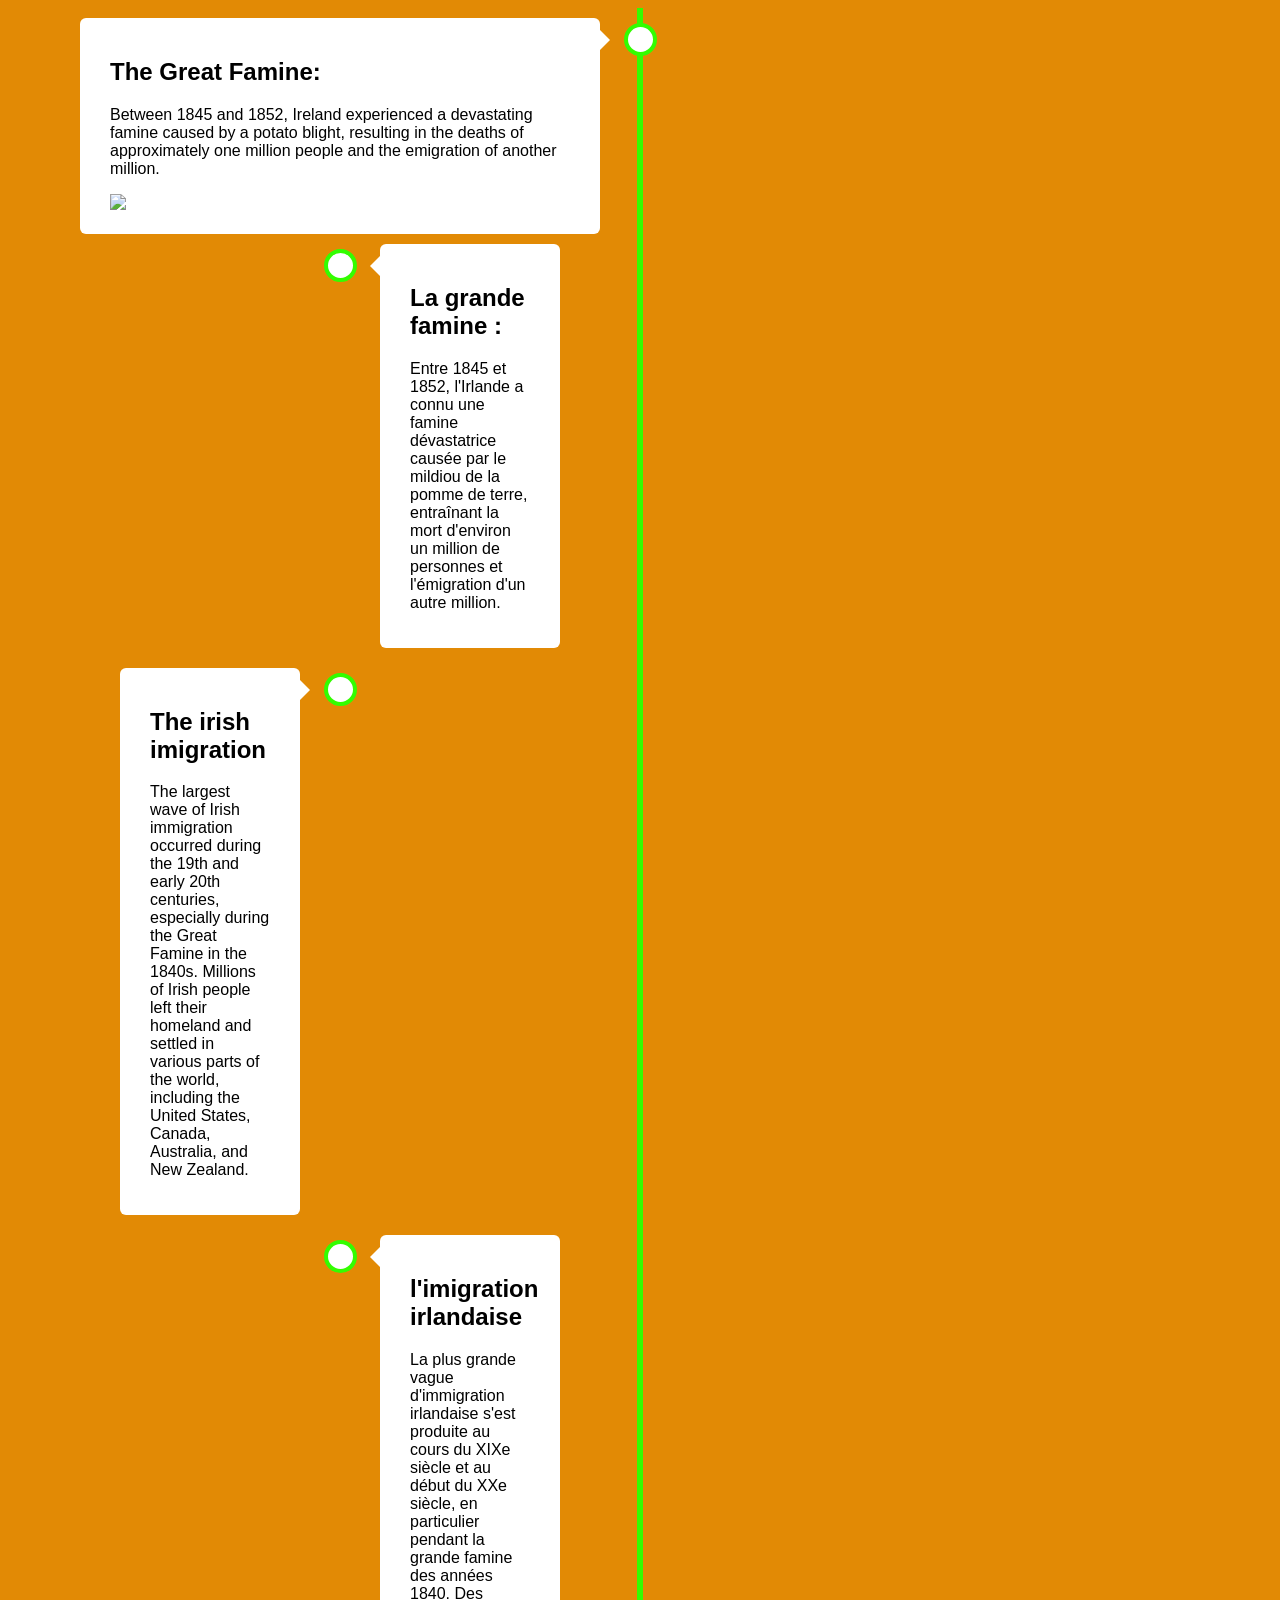
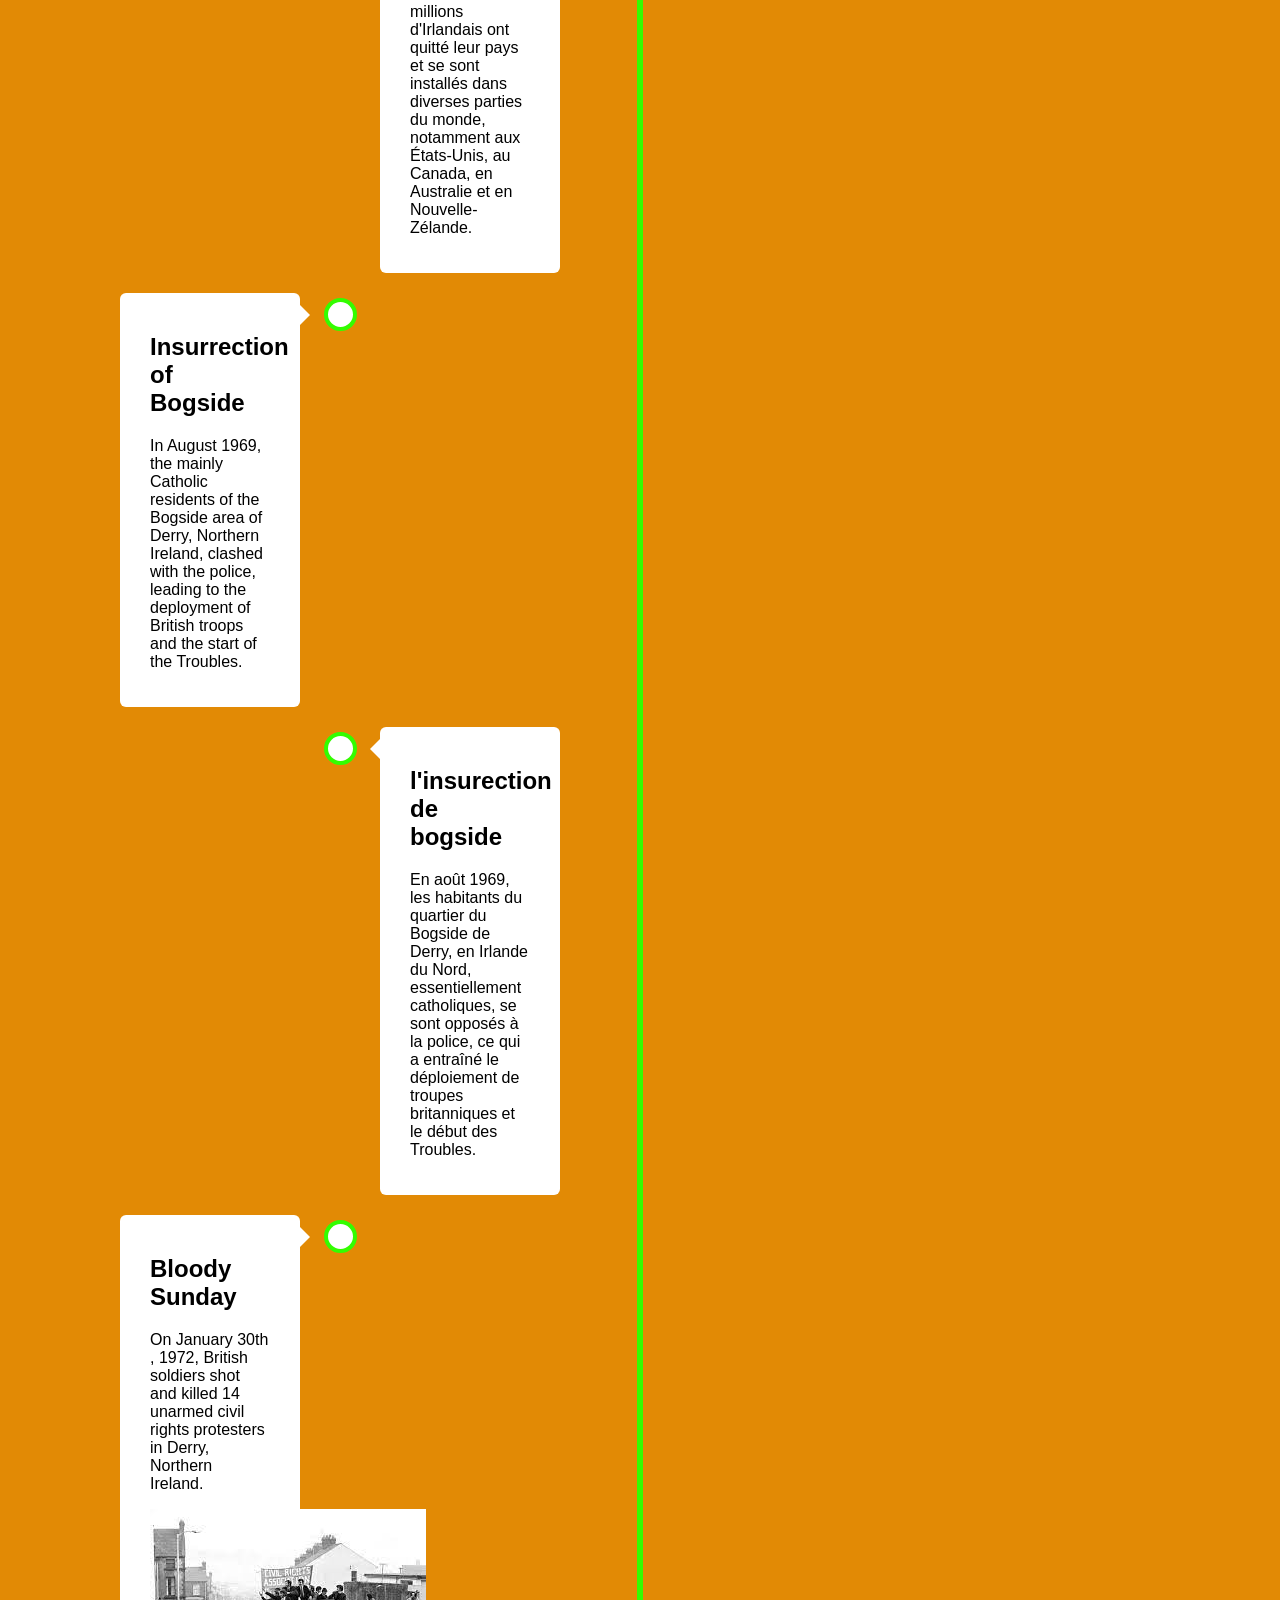
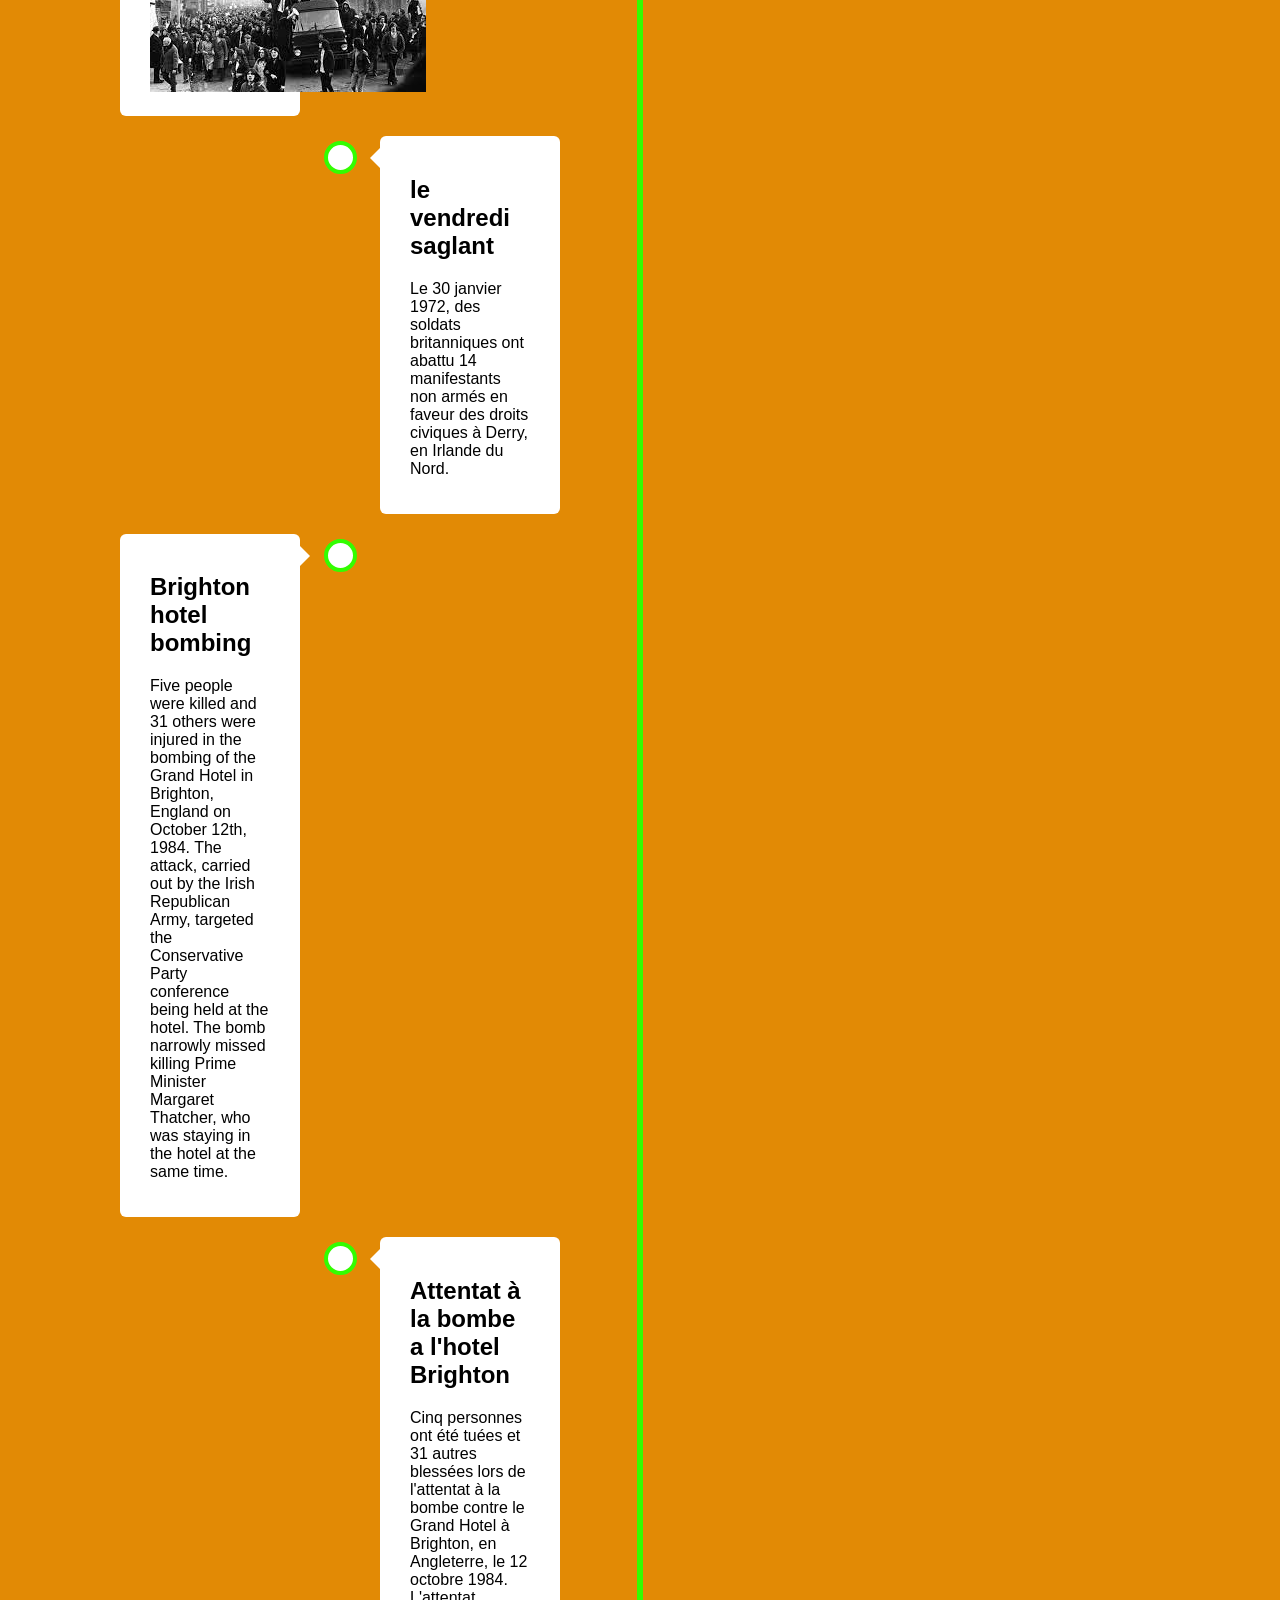
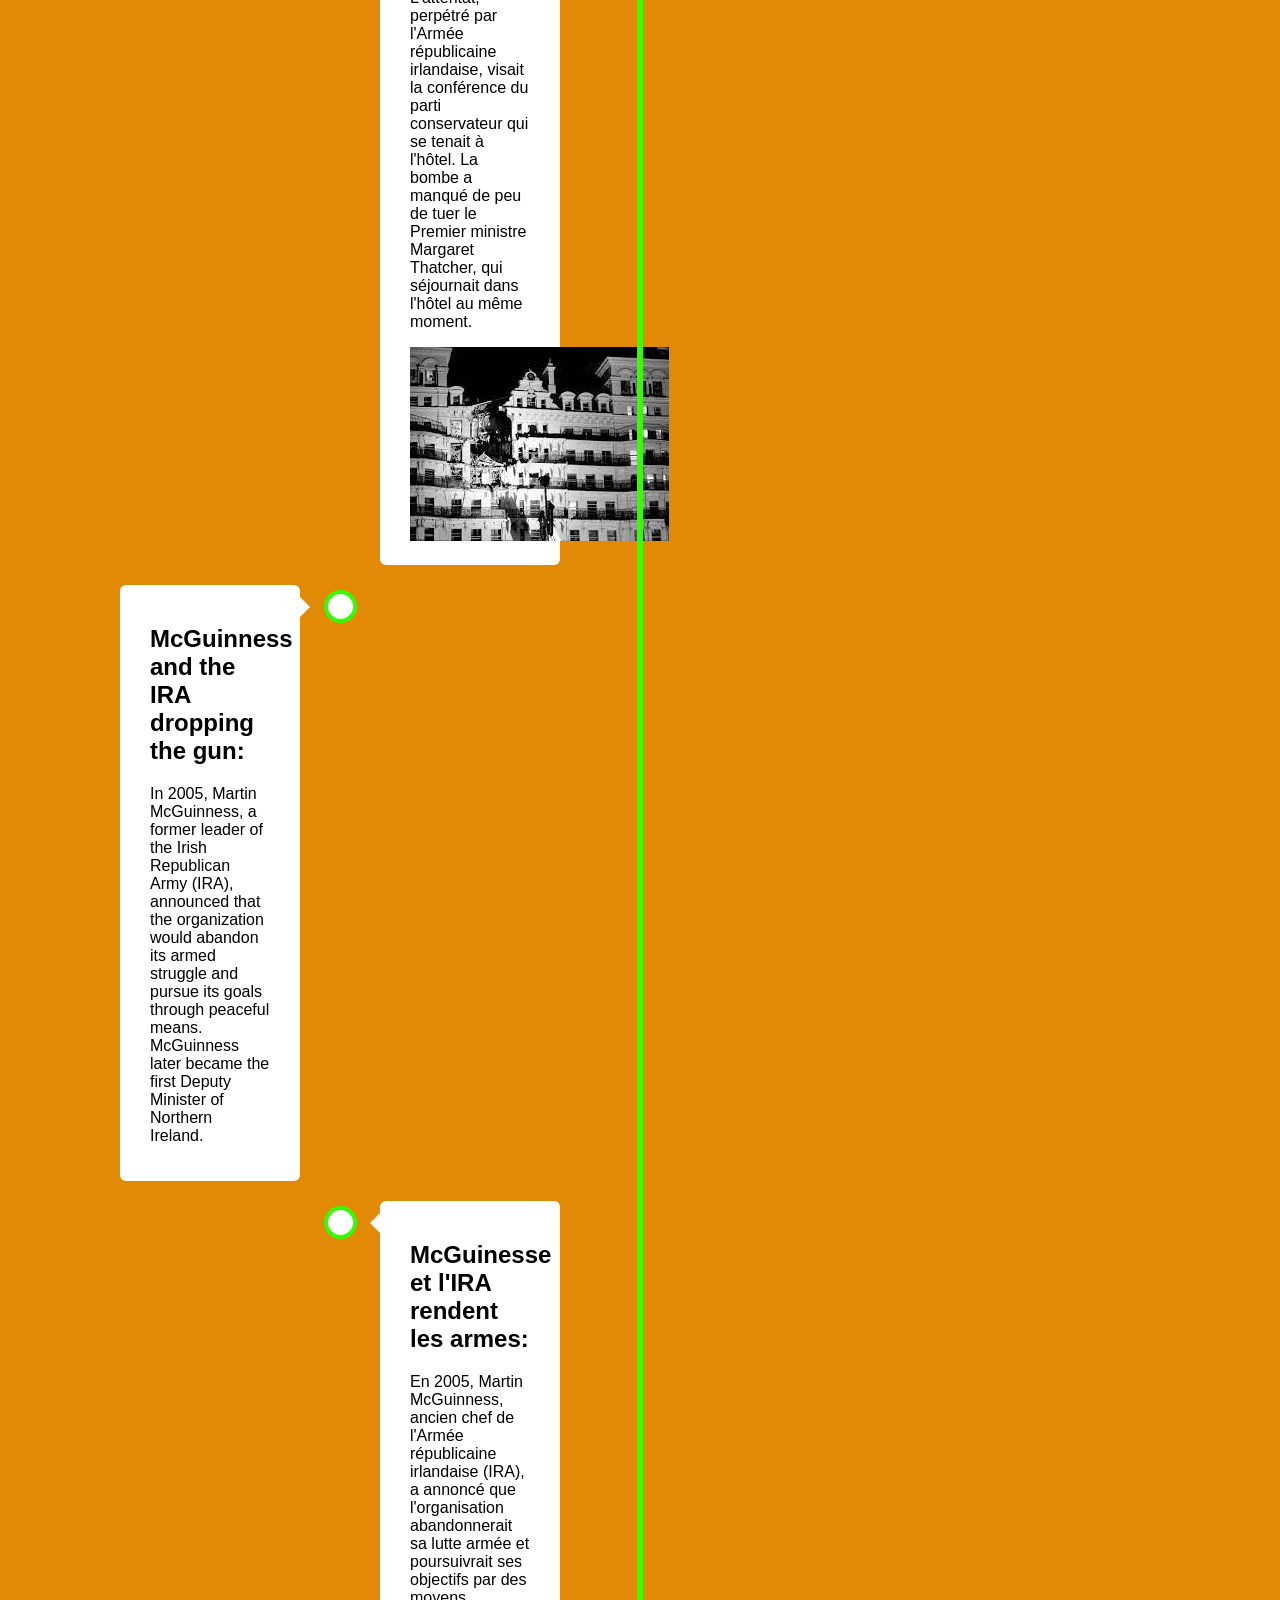
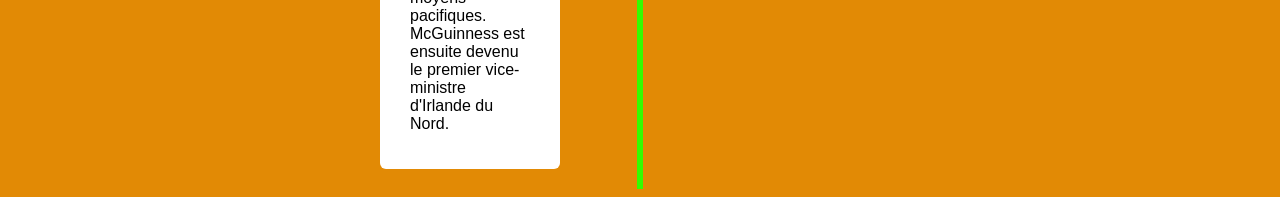
==== index.html @ 4221522e "qdza" ====
<!DOCTYPE html>
<html>
<head>
<title>Irishtimeline</title>
<meta name="viewport" content="width=device-width, initial-scale=1.0">
<link rel="stylesheet" href="pages.css">
</head>
<body> 
</div> 

<div class="timeline">
  <div class="container left">
    <div class="content">
      <h2>The Great Famine: </h2>
      <p> Between 1845 and 1852, Ireland experienced a devastating famine caused by a potato blight, resulting in the deaths of approximately one million people and the emigration of another million.</p>
      <img src = https://www.jardiner-autrement.fr/wp-content/uploads/2016/05/mildpdt4-inra-500x380.jpg
    </div>
  </div>
  <div class="container right">
    <div class="content">
      <h2>La grande famine : </h2>           
      <p>Entre 1845 et 1852, l'Irlande a connu une famine dévastatrice causée par le mildiou de la pomme de terre, entraînant la mort d'environ un million de personnes et l'émigration d'un autre million.</p>
    </div>
  </div>
  <div class="container left">
    <div class="content">
      <h2>The irish imigration</h2>
      <p>The largest wave of Irish immigration occurred during the 19th and early 20th centuries, especially during the Great Famine in the 1840s. Millions of Irish people left their homeland and settled in various parts of the world, including the United States, Canada, Australia, and New Zealand.</p>
    </div>
  </div>
  <div class="container right">
    <div class="content">
      <h2>l'imigration irlandaise</h2>
      <p>La plus grande vague d'immigration irlandaise s'est produite au cours du XIXe siècle et au début du XXe siècle, en particulier pendant la grande famine des années 1840. Des millions d'Irlandais ont quitté leur pays et se sont installés dans diverses parties du monde, notamment aux États-Unis, au Canada, en Australie et en Nouvelle-Zélande.</p>
    </div>
  </div>
  <div class="container left">
    <div class="content">
    <h2>Insurrection of Bogside</h2>
    <p>In August 1969, the mainly Catholic residents of the Bogside area of Derry, Northern Ireland, clashed with the police, leading to the deployment of British troops and the start of the Troubles.</p>
    </div>
    </div>
<div class="container right">
<div class="content">
  <h2> l'insurection de bogside</h2>
  <p>En août 1969, les habitants du quartier du Bogside de Derry, en Irlande du Nord, essentiellement catholiques, se sont opposés à la police, ce qui a entraîné le déploiement de troupes britanniques et le début des Troubles.</p>
</div>
</div>
  <div class="container left">
    <div class="content">
      <h2>Bloody Sunday</h2>
      <p>On January 30th , 1972, British soldiers shot and killed 14 unarmed civil rights protesters in Derry, Northern Ireland.</p>
      <img src = [data-uri]>
    </div>
  </div>
  <div class="container right">
    <div class="content">
      <h2> le vendredi saglant</h2>
      <p>Le 30 janvier 1972, des soldats britanniques ont abattu 14 manifestants non armés en faveur des droits civiques à Derry, en Irlande du Nord.</p>
    </div>  
  </div>
  <div class="container left">
    <div class="content">
    <h2>Brighton hotel bombing</h2>
    <p>Five people were killed and 31 others were injured in the bombing of the Grand Hotel in Brighton, England on October 12th, 1984. The attack, carried out by the Irish Republican Army, targeted the Conservative Party conference being held at the hotel. The bomb narrowly missed killing Prime Minister Margaret Thatcher, who was staying in the hotel at the same time.</p>
    </div>
    </div>
<div class="container right">
    <div class="content">
    <h2>Attentat à la bombe a l'hotel Brighton</h2>
    <p>Cinq personnes ont été tuées et 31 autres blessées lors de l'attentat à la bombe contre le Grand Hotel à Brighton, en Angleterre, le 12 octobre 1984. L'attentat, perpétré par l'Armée républicaine irlandaise, visait la conférence du parti conservateur qui se tenait à l'hôtel. La bombe a manqué de peu de tuer le Premier ministre Margaret Thatcher, qui séjournait dans l'hôtel au même moment.</p>
    <img src= [data-uri]>
  </div>
    
</div>    
    <div class="container left">
        <div class="content">
        <h2>McGuinness and the IRA dropping the gun:</h2>
        <p>In 2005, Martin McGuinness, a former leader of the Irish Republican Army (IRA), announced that the organization would abandon its armed struggle and pursue its goals through peaceful means. McGuinness later became the first Deputy Minister of Northern Ireland.</p>
        </div>
</div>
<div class="container right">
    <div class="content">
      <h2>McGuinesse et l'IRA rendent les armes:</h2>
      <p>En 2005, Martin McGuinness, ancien chef de l'Armée républicaine irlandaise (IRA), a annoncé que l'organisation abandonnerait sa lutte armée et poursuivrait ses objectifs par des moyens pacifiques. McGuinness est ensuite devenu le premier vice-ministre d'Irlande du Nord.</p>
    </div>
  </div>
    
</div>
</div>
</body>
</html>
---- pages.css ----
* {
    box-sizing: border-box;
  }
  
  body {
    background-color: #e28a05;
    font-family: Helvetica, sans-serif;
  }

  .timeline {
    position: relative;
    max-width: 1200px;
    margin: 0 auto;
  }
  

  .timeline::after {
    content: '';
    position: absolute;
    width: 6px;
    background-color: #33fd00;
    top: 0;
    bottom: 0;
    left: 50%;
    margin-left: -3px;
  }
 
  .container {
    padding: 10px 40px;
    position: relative;
    background-color: inherit;
    width: 50%;
  }
  
  /* The circles on the timeline */
  .container::after {
    content: '';
    position: absolute;
    width: 25px;
    height: 25px;
    right: -17px;
    background-color: white;
    border: 4px solid #33fd00;
    top: 15px;
    border-radius: 50%;
    z-index: 1;
  }

  .left {
    left: 0;
  }
  

  .right {
    left: 50%;
  }
  

  .left::before {
    content: " ";
    height: 0;
    position: absolute;
    top: 22px;
    width: 0;
    z-index: 1;
    right: 30px;
    border: medium solid white;
    border-width: 10px 0 10px 10px;
    border-color: transparent transparent transparent white;
  }
  

  .right::before {
    content: " ";
    height: 0;
    position: absolute;
    top: 22px;
    width: 0;
    z-index: 1;
    left: 30px;
    border: medium solid white;
    border-width: 10px 10px 10px 0;
    border-color: transparent white transparent transparent;
  }
  

  .right::after {
    left: -16px;
  }
  

  .content {
    padding: 20px 30px;
    background-color: white;
    position: relative;
    border-radius: 6px;
  }
  
 
  @media screen and (max-width: 600px) {

    .timeline::after {
    left: 31px;
    }


    .container {
    width: 100%;
    padding-left: 70px;
    padding-right: 25px;
    }
    

    .container::before {
    left: 60px;
    border: medium solid white;
    border-width: 10px 10px 10px 0;
    border-color: transparent white transparent transparent;
    }
  

    .left::after, .right::after {
    left: 15px;
    }
  
  #gaers {
      width: 200px;
      height: 200px;
      overflow: auto;
  }
  
  /* styles for the content inside the container */
  #content {
      width: 400px;
      height: 400px;
      background-color: #eee;
    }

  .drapeaufr{
    position: relative;
    margin-bottom: 800em;
  }
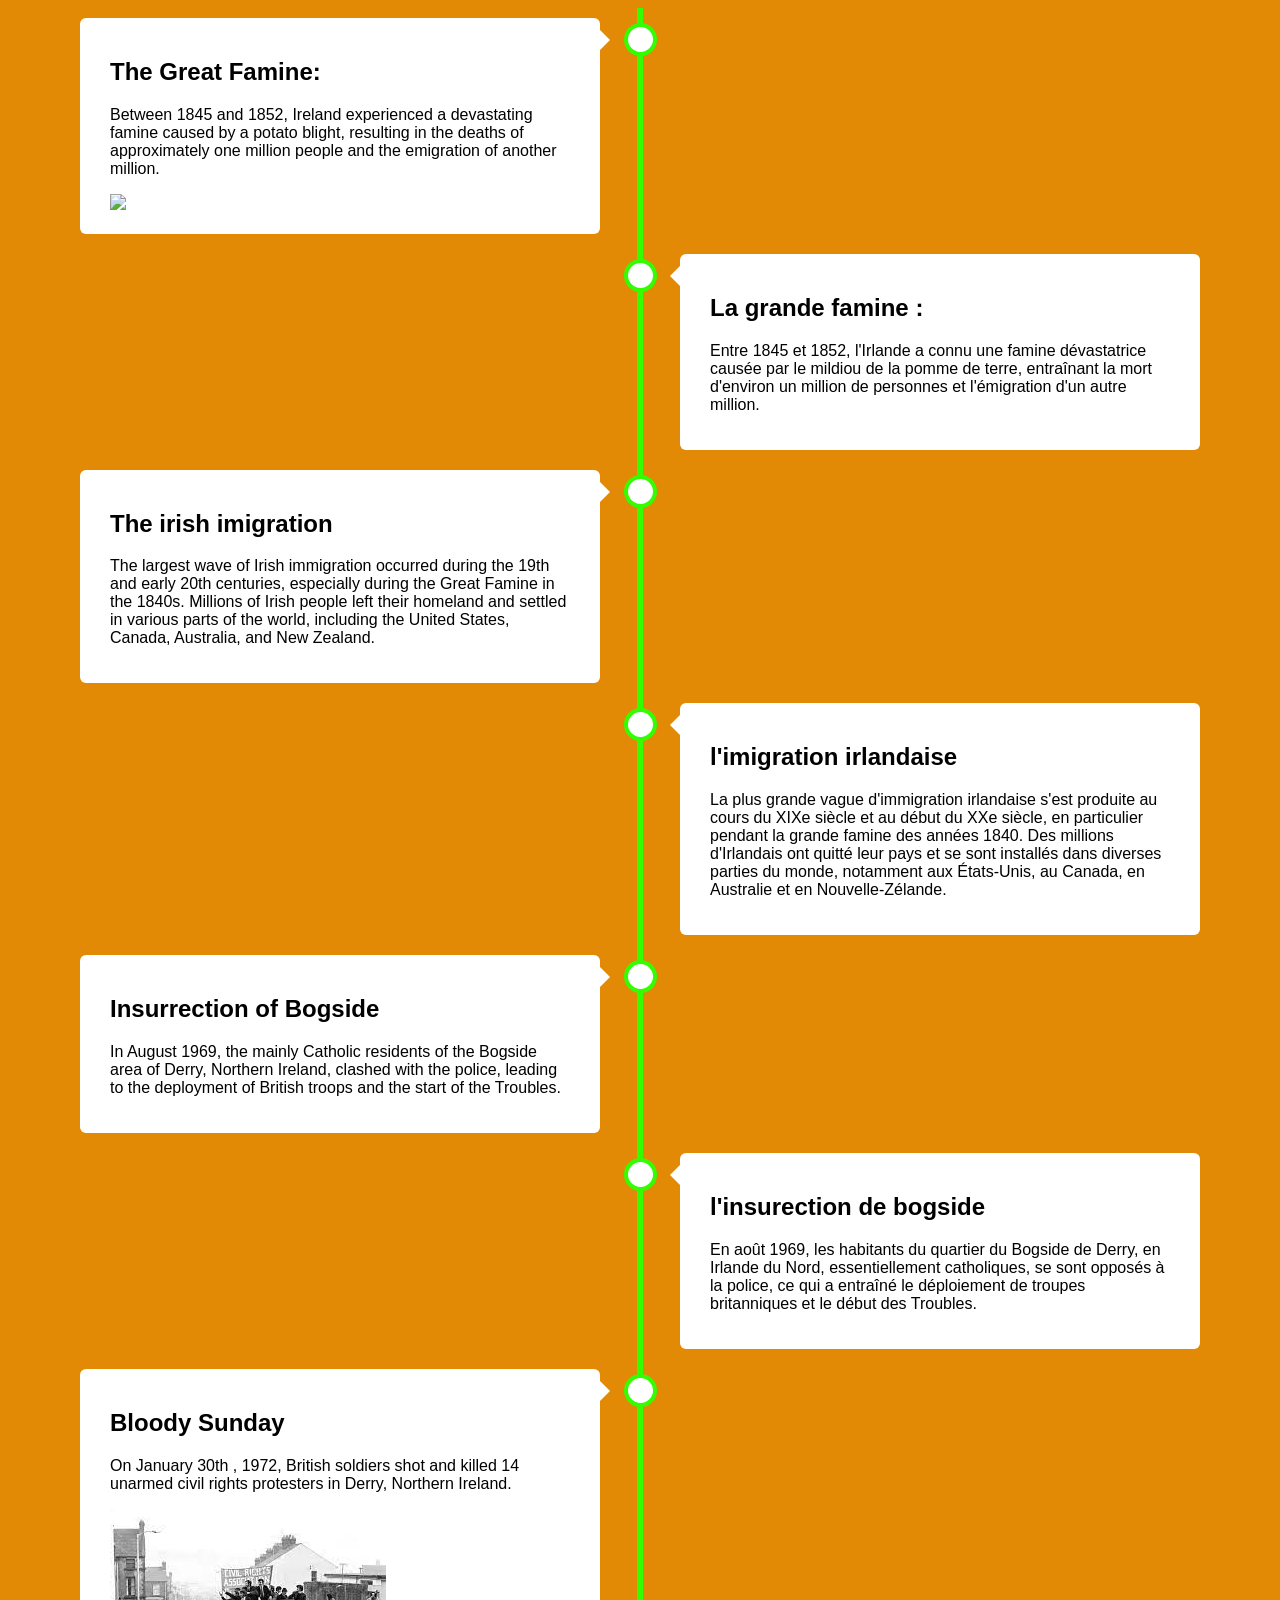
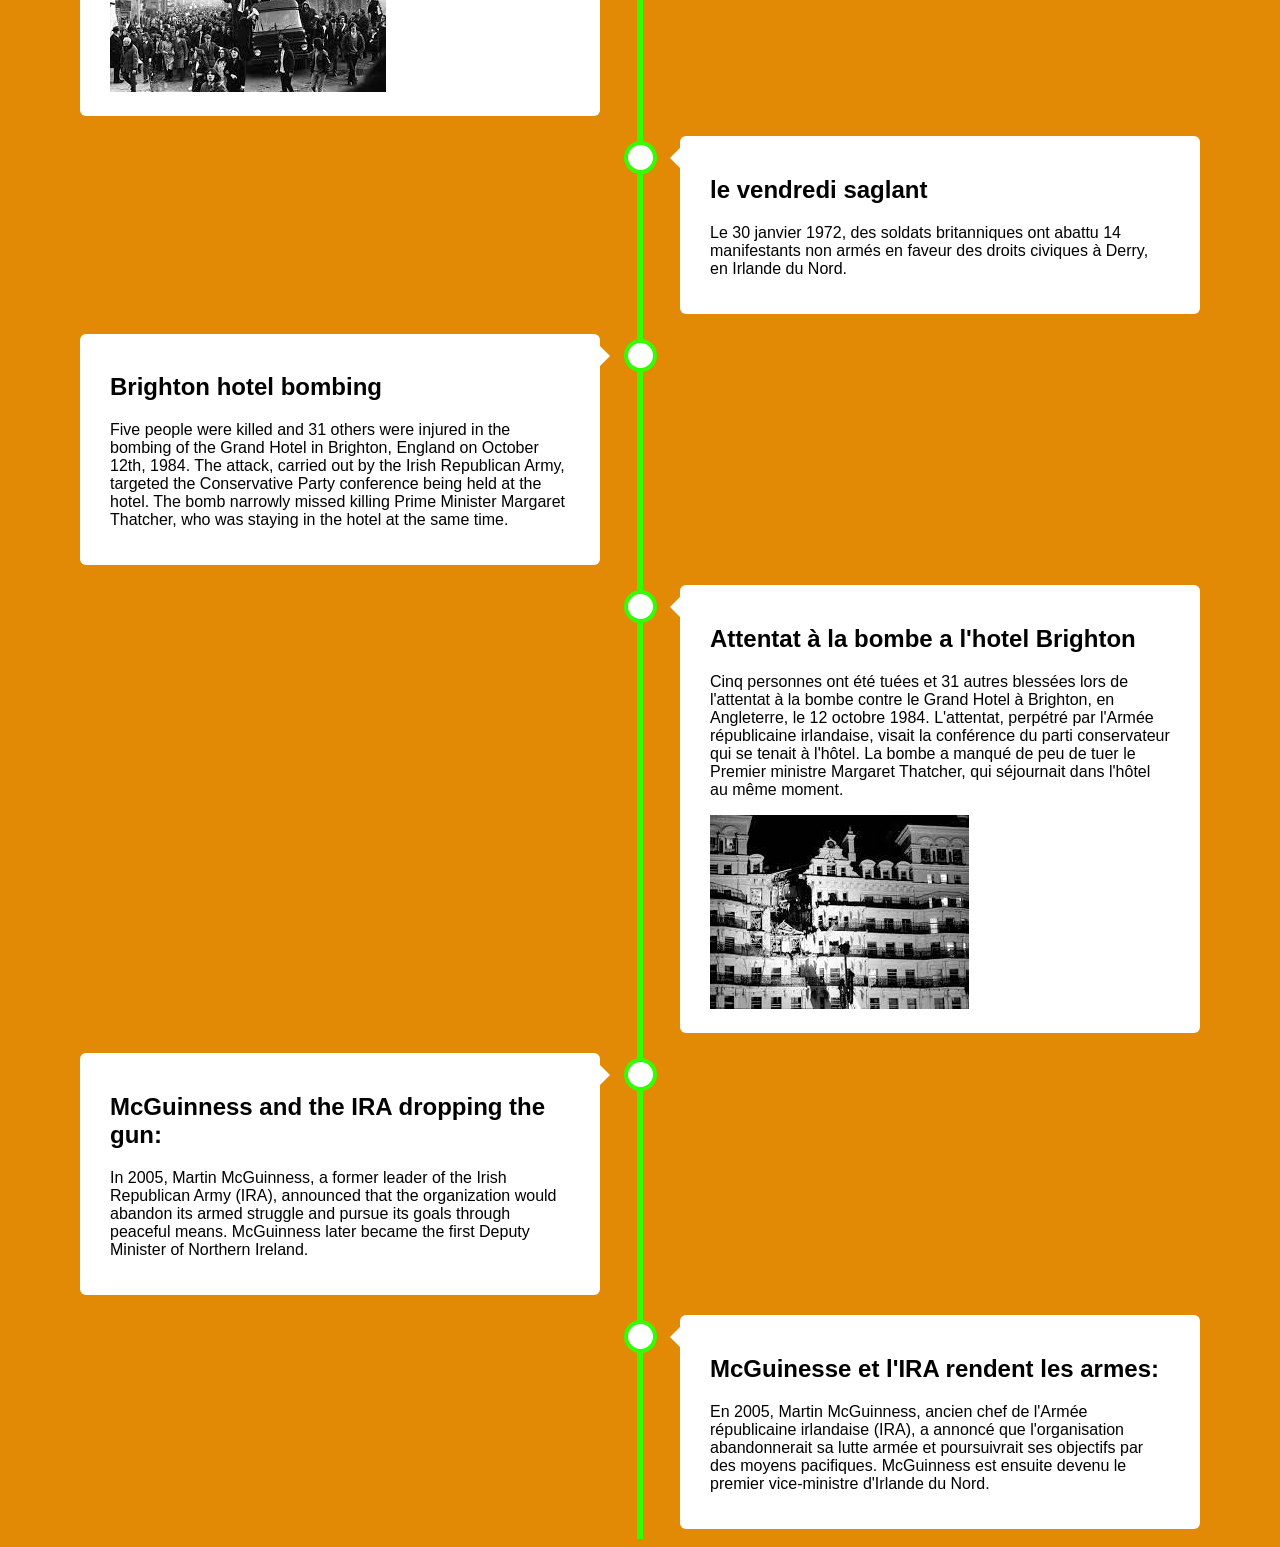
==== commit 4439996e: "azd" ====
--- a/index.html
+++ b/index.html
@@ -13,7 +13,7 @@
     <div class="content">
       <h2>The Great Famine: </h2>
       <p> Between 1845 and 1852, Ireland experienced a devastating famine caused by a potato blight, resulting in the deaths of approximately one million people and the emigration of another million.</p>
-      <img src = https://www.jardiner-autrement.fr/wp-content/uploads/2016/05/mildpdt4-inra-500x380.jpg
+      <img src = /AABEIALcBEwMBIgACEQEDEQH/xAAbAAACAgMBAAAAAAAAAAAAAAAFBgMEAAIHAf/EADsQAAECBAQDBgUDBAEEAwAAAAECEQADBCEFEjFBUWFxBiKBkaGxEzLB0fAUQuFSYnLxFRaissIHI5L/xAAZAQADAQEBAAAAAAAAAAAAAAABAgMEAAX/xAAoEQADAAIDAAICAQQDAQAAAAAAAQIDERIhMQRBEyJRFDJhgUJxkSP/2gAMAwEAAhEDEQA/AJVyGeA1egMywOsMSVZrGx3HCKtfSpUk209ekeDDafZ6jEHESUXfuHQ/SAk6rJNobcWogZSk6bjqLj2gD2cwMz195wkatqeXKPRxVHB0/oharlpAqUhSlWcngA58hBeVQTrEIWOeUj3jo1LhCEJASkJHIN58YiKFXBADcC7+kI/lKvArFr0RAmoQXAIPUfeKlRik0WVmHWHKtl8RC5iUkbi0dGSafaDUNeMAzK1So6t2doPhU8tJ+YjMr/JV/Sw8I5pRUgVNQkaKWkHoVB/[base64]/B7xVpcQyLCSQyrD+IQ8MxAoUpJPd4RdxCrSoIYmxfW8NWL/AIsVV9nTaeqSFgkuYr49UBfefTT7Rzmm7VFJyrctuL+cXJ/aRKwyT3j5+UZ/[base64]/Y5LrXu9uEL+KVmdWQaA368IFTcWWqybDjv/ABFvD1pa4vxhpw/j7YtXy6RZl05YWjIIoUG09I9gbYNDPMn5AxLvZ2ioqb3QAdIirppduOkDptQUgksDpyiCno0EmIr7in2EGux+FhElKiLtmMI+LYp3ch3I8RuY6ngbfDSBoRAyKohb+2BNNmtRUIMv4j91r/zApE9K9AW4taGiuw9BQU5bEXAt5cIATilCwkMHdhxhGpS19hXYMrKd+kAMUkDKeUOS2KLwpY7dJAO1orj60KLVErLPlH+9P/kBHXUoGXnHFJk4pUhW6SD5F/pHbaWWFJC+XptFPlrXF/8AYMT9RoKZ0vx/LREulYfnvBSUlgXLjwf00irWqZNveMb2mUEvH6fMw/pLtzix2XwoAmaoXPdHIbkfm0S1ywrqSw6mGCiQEJyjYMB0in5Hx0dxXpipQDwKrJF3vBpaLaawOqZZGmnCJ8mmcB5ksau0A8Zlb+cMk9rhmgFiLX6Rpx0IxHrJhCy20b02ddhFaqLqUeZ94tYZU5DpHqtanowqt0y5/wAeRwjRBCVhQGh2+kX5E9UxQQgOpVvuSeEOGHYEiWlwHVqVHU9OA5RkvNw/uNEzy8BOHzcuYqBAUGAuGHjFlC02DjvH3NoMVdGkp0eFerpVS5iFJ0C0kjlmDxnm1ZbWh4pX+VJZtT5RLUO2sa0QB33i5MkBXdPXhGPfZUX562JPmw08oo1SgbXfUQwVsjKkt49ID5CoFJ6p6RfHQlIWcaQQEq4Fj4h/p6xSQt+EGsbpVfCWNwnN/wDm59oVJU1tY2yuUmanphHITtGuGdllzSVKOVD23KunKPKdbkX1MdNwqkGQJSBpE8ma8S1P2GYmntiQOySP2LUSNbpIfyivMwiZL/uHLXyjpn6IJ0HWKdXQhQtGdfJtvVFHE/Rz/wCLzjIazhnIeUZDfkkHEqVkwhT2ZtICYhUM5I/PwwbrGG1tvGFOehdRMMuWHSDc7Aw+FK3/AIRS3xQFqZpWoqMdK7CdoQuWJaiM6QxB/cnYjjzgFT9lkhs5zHyESzcDQlQUjuqFwRZotmrHc8f/AAjE0q2dRNWCkX/[base64]/dKD2MxI/[base64]/n4vsz/hVeG3YCmdS5nBkj3V/wCsdFVLtCj2EkhKVj+8[data-uri] >
     </div>
   </div>
   <div class="container right">
@@ -59,20 +59,20 @@
       <p>Le 30 janvier 1972, des soldats britanniques ont abattu 14 manifestants non armés en faveur des droits civiques à Derry, en Irlande du Nord.</p>
     </div>  
   </div>
-  <div class="container left">
-    <div class="content">
-    <h2>Brighton hotel bombing</h2>
-    <p>Five people were killed and 31 others were injured in the bombing of the Grand Hotel in Brighton, England on October 12th, 1984. The attack, carried out by the Irish Republican Army, targeted the Conservative Party conference being held at the hotel. The bomb narrowly missed killing Prime Minister Margaret Thatcher, who was staying in the hotel at the same time.</p>
-    </div>
-    </div>
-<div class="container right">
-    <div class="content">
-    <h2>Attentat à la bombe a l'hotel Brighton</h2>
-    <p>Cinq personnes ont été tuées et 31 autres blessées lors de l'attentat à la bombe contre le Grand Hotel à Brighton, en Angleterre, le 12 octobre 1984. L'attentat, perpétré par l'Armée républicaine irlandaise, visait la conférence du parti conservateur qui se tenait à l'hôtel. La bombe a manqué de peu de tuer le Premier ministre Margaret Thatcher, qui séjournait dans l'hôtel au même moment.</p>
-    <img src= [data-uri]>
-  </div>
-    
-</div>    
+      <div class="container left">
+        <div class="content">
+        <h2>Brighton hotel bombing</h2>
+        <p>Five people were killed and 31 others were injured in the bombing of the Grand Hotel in Brighton, England on October 12th, 1984. The attack, carried out by the Irish Republican Army, targeted the Conservative Party conference being held at the hotel. The bomb narrowly missed killing Prime Minister Margaret Thatcher, who was staying in the hotel at the same time.</p>
+        </div>
+        </div>
+    <div class="container right">
+        <div class="content">
+        <h2>Attentat à la bombe a l'hotel Brighton</h2>
+        <p>Cinq personnes ont été tuées et 31 autres blessées lors de l'attentat à la bombe contre le Grand Hotel à Brighton, en Angleterre, le 12 octobre 1984. L'attentat, perpétré par l'Armée républicaine irlandaise, visait la conférence du parti conservateur qui se tenait à l'hôtel. La bombe a manqué de peu de tuer le Premier ministre Margaret Thatcher, qui séjournait dans l'hôtel au même moment.</p>
+        <img src= [data-uri]>
+      </div>
+        
+    </div>    
     <div class="container left">
         <div class="content">
         <h2>McGuinness and the IRA dropping the gun:</h2>
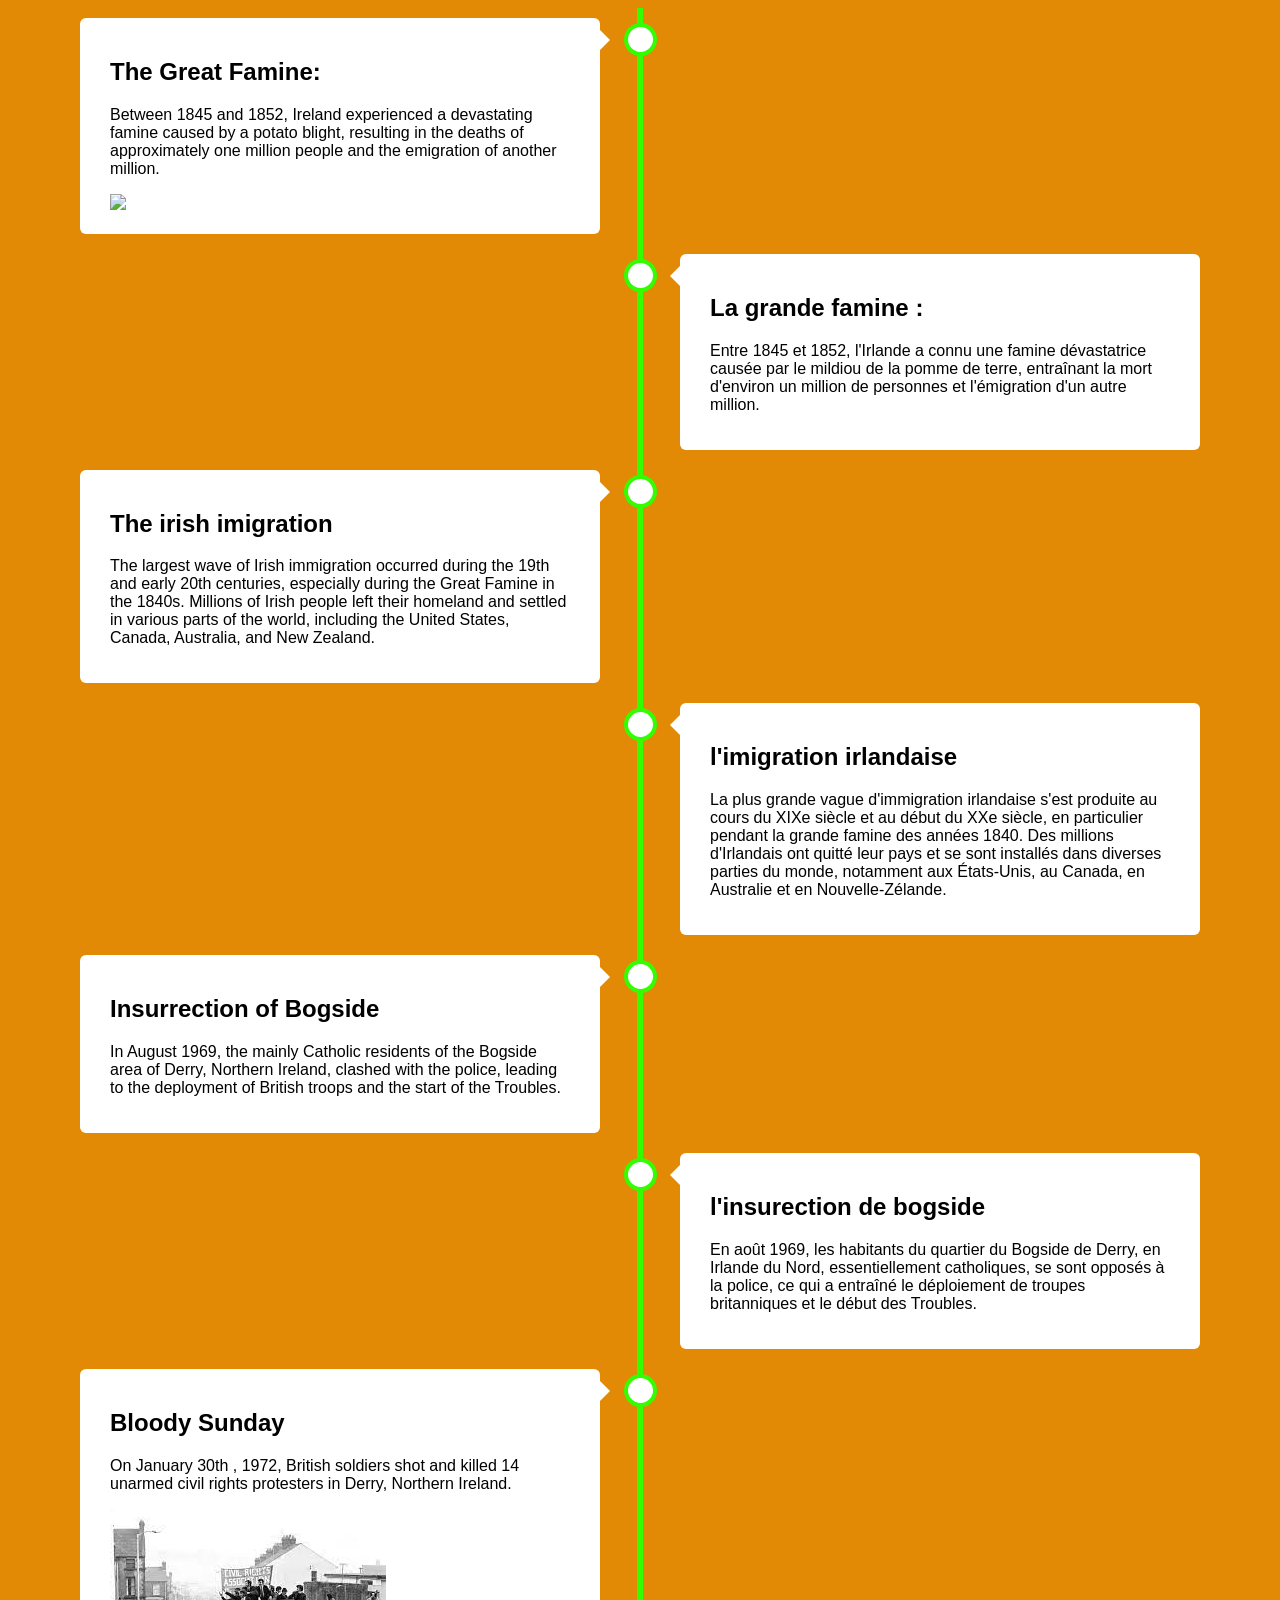
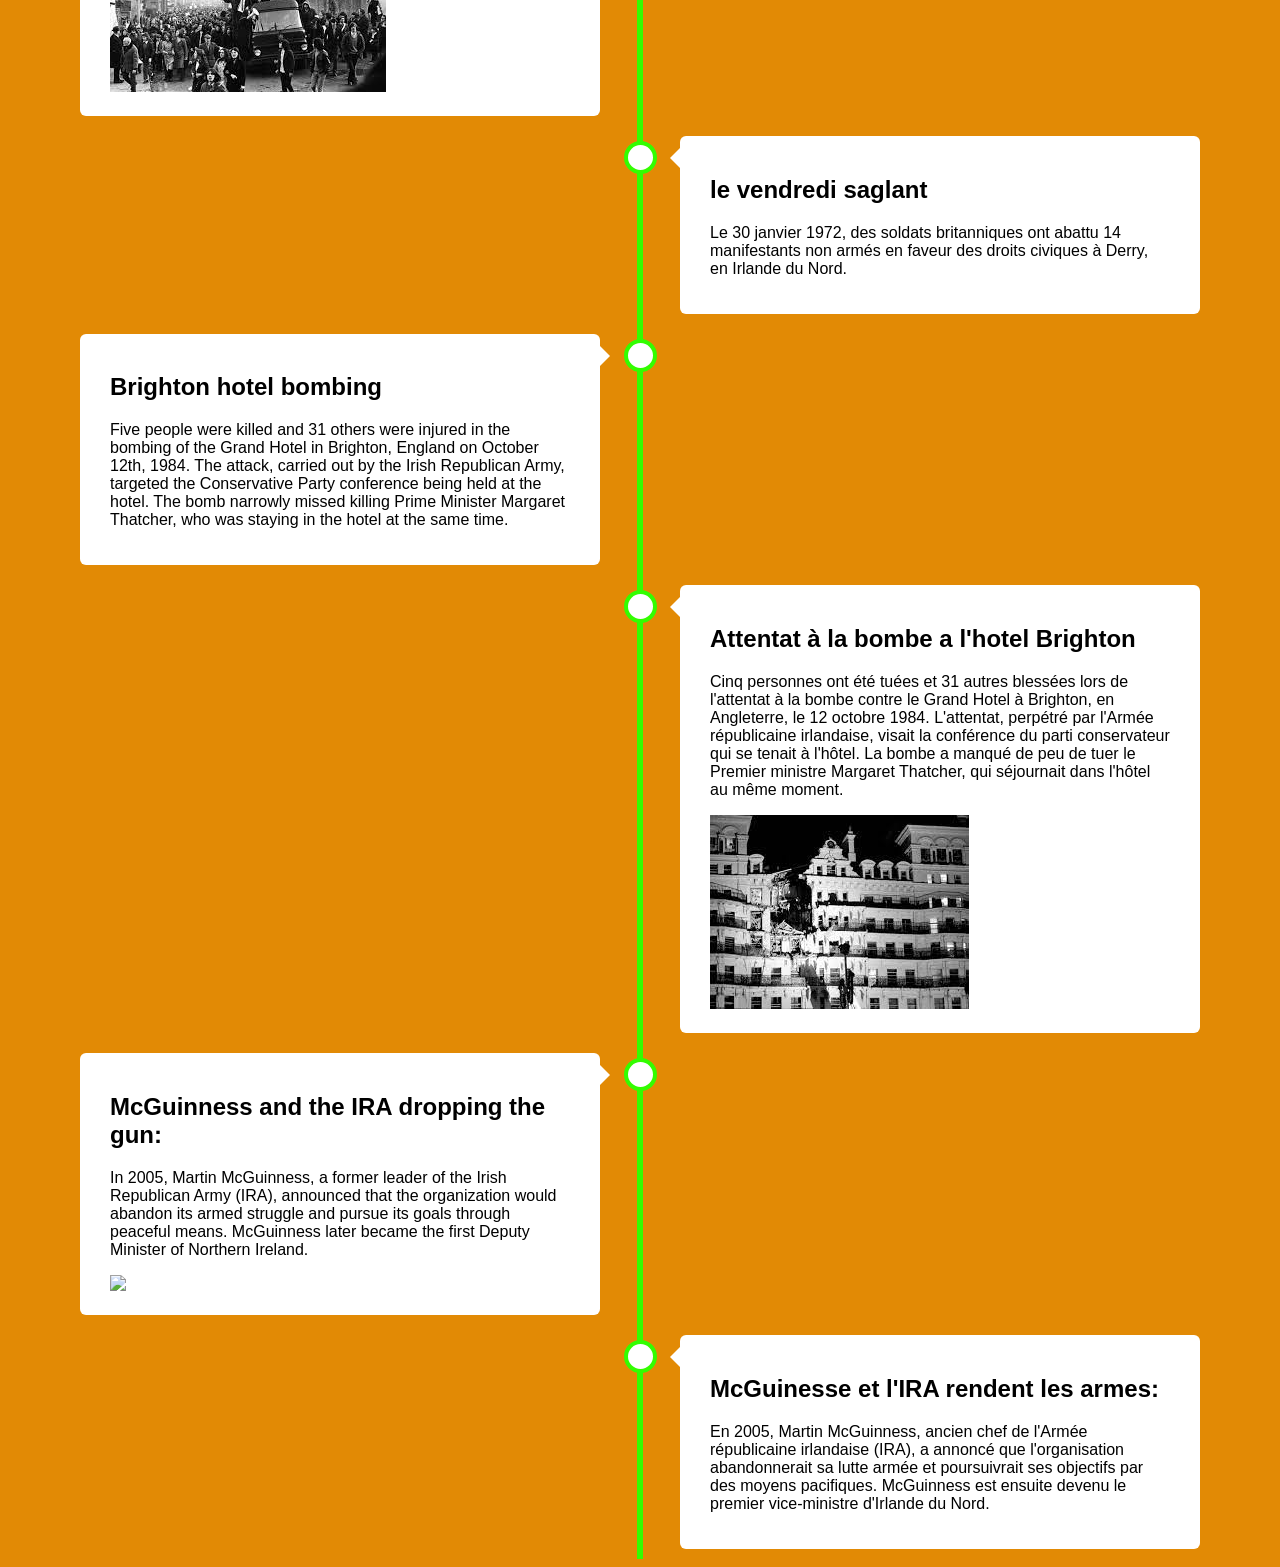
==== commit 623026e5: "ezzedsq" ====
--- a/index.html
+++ b/index.html
@@ -13,7 +13,7 @@
     <div class="content">
       <h2>The Great Famine: </h2>
       <p> Between 1845 and 1852, Ireland experienced a devastating famine caused by a potato blight, resulting in the deaths of approximately one million people and the emigration of another million.</p>
-      <img src = /AABEIALcBEwMBIgACEQEDEQH/xAAbAAACAgMBAAAAAAAAAAAAAAAFBgMEAAIHAf/EADsQAAECBAQDBgUDBAEEAwAAAAECEQADBCEFEjFBUWFxBiKBkaGxEzLB0fAUQuFSYnLxFRaissIHI5L/xAAZAQADAQEBAAAAAAAAAAAAAAABAgMEAAX/xAAoEQADAAIDAAICAQQDAQAAAAAAAQIDERIhMQRBEyJRFDJhgUJxkSP/2gAMAwEAAhEDEQA/AJVyGeA1egMywOsMSVZrGx3HCKtfSpUk209ekeDDafZ6jEHESUXfuHQ/SAk6rJNobcWogZSk6bjqLj2gD2cwMz195wkatqeXKPRxVHB0/oharlpAqUhSlWcngA58hBeVQTrEIWOeUj3jo1LhCEJASkJHIN58YiKFXBADcC7+kI/lKvArFr0RAmoQXAIPUfeKlRik0WVmHWHKtl8RC5iUkbi0dGSafaDUNeMAzK1So6t2doPhU8tJ+YjMr/JV/Sw8I5pRUgVNQkaKWkHoVB/[base64]/B7xVpcQyLCSQyrD+IQ8MxAoUpJPd4RdxCrSoIYmxfW8NWL/AIsVV9nTaeqSFgkuYr49UBfefTT7Rzmm7VFJyrctuL+cXJ/aRKwyT3j5+UZ/[base64]/Y5LrXu9uEL+KVmdWQaA368IFTcWWqybDjv/ABFvD1pa4vxhpw/j7YtXy6RZl05YWjIIoUG09I9gbYNDPMn5AxLvZ2ioqb3QAdIirppduOkDptQUgksDpyiCno0EmIr7in2EGux+FhElKiLtmMI+LYp3ch3I8RuY6ngbfDSBoRAyKohb+2BNNmtRUIMv4j91r/zApE9K9AW4taGiuw9BQU5bEXAt5cIATilCwkMHdhxhGpS19hXYMrKd+kAMUkDKeUOS2KLwpY7dJAO1orj60KLVErLPlH+9P/kBHXUoGXnHFJk4pUhW6SD5F/pHbaWWFJC+XptFPlrXF/8AYMT9RoKZ0vx/LREulYfnvBSUlgXLjwf00irWqZNveMb2mUEvH6fMw/pLtzix2XwoAmaoXPdHIbkfm0S1ywrqSw6mGCiQEJyjYMB0in5Hx0dxXpipQDwKrJF3vBpaLaawOqZZGmnCJ8mmcB5ksau0A8Zlb+cMk9rhmgFiLX6Rpx0IxHrJhCy20b02ddhFaqLqUeZ94tYZU5DpHqtanowqt0y5/wAeRwjRBCVhQGh2+kX5E9UxQQgOpVvuSeEOGHYEiWlwHVqVHU9OA5RkvNw/uNEzy8BOHzcuYqBAUGAuGHjFlC02DjvH3NoMVdGkp0eFerpVS5iFJ0C0kjlmDxnm1ZbWh4pX+VJZtT5RLUO2sa0QB33i5MkBXdPXhGPfZUX562JPmw08oo1SgbXfUQwVsjKkt49ID5CoFJ6p6RfHQlIWcaQQEq4Fj4h/p6xSQt+EGsbpVfCWNwnN/wDm59oVJU1tY2yuUmanphHITtGuGdllzSVKOVD23KunKPKdbkX1MdNwqkGQJSBpE8ma8S1P2GYmntiQOySP2LUSNbpIfyivMwiZL/uHLXyjpn6IJ0HWKdXQhQtGdfJtvVFHE/Rz/wCLzjIazhnIeUZDfkkHEqVkwhT2ZtICYhUM5I/PwwbrGG1tvGFOehdRMMuWHSDc7Aw+FK3/AIRS3xQFqZpWoqMdK7CdoQuWJaiM6QxB/cnYjjzgFT9lkhs5zHyESzcDQlQUjuqFwRZotmrHc8f/AAjE0q2dRNWCkX/[base64]/dKD2MxI/[base64]/n4vsz/hVeG3YCmdS5nBkj3V/wCsdFVLtCj2EkhKVj+8[data-uri] >
+      <img src = https://encrypted-tbn0.gstatic.com/images?q=tbn:ANd9GcRKApcWit3m6bMmPL8j0N_zGQLjIs4ZldKLGXS5jyqGwEvoRw9ALb2pPdplzEoDdSAz2t8&usqp=CAU>
     </div>
   </div>
   <div class="container right">
@@ -77,6 +77,7 @@
         <div class="content">
         <h2>McGuinness and the IRA dropping the gun:</h2>
         <p>In 2005, Martin McGuinness, a former leader of the Irish Republican Army (IRA), announced that the organization would abandon its armed struggle and pursue its goals through peaceful means. McGuinness later became the first Deputy Minister of Northern Ireland.</p>
+        <img src = https://i.guim.co.uk/img/media/26b707836c28ffc294bbfdce33698126838b9164/0_129_2187_1312/master/2187.jpg?width=700&quality=85&auto=format&fit=max&s=b455dc3a864106c3882e6639d277550e>
         </div>
 </div>
 <div class="container right">
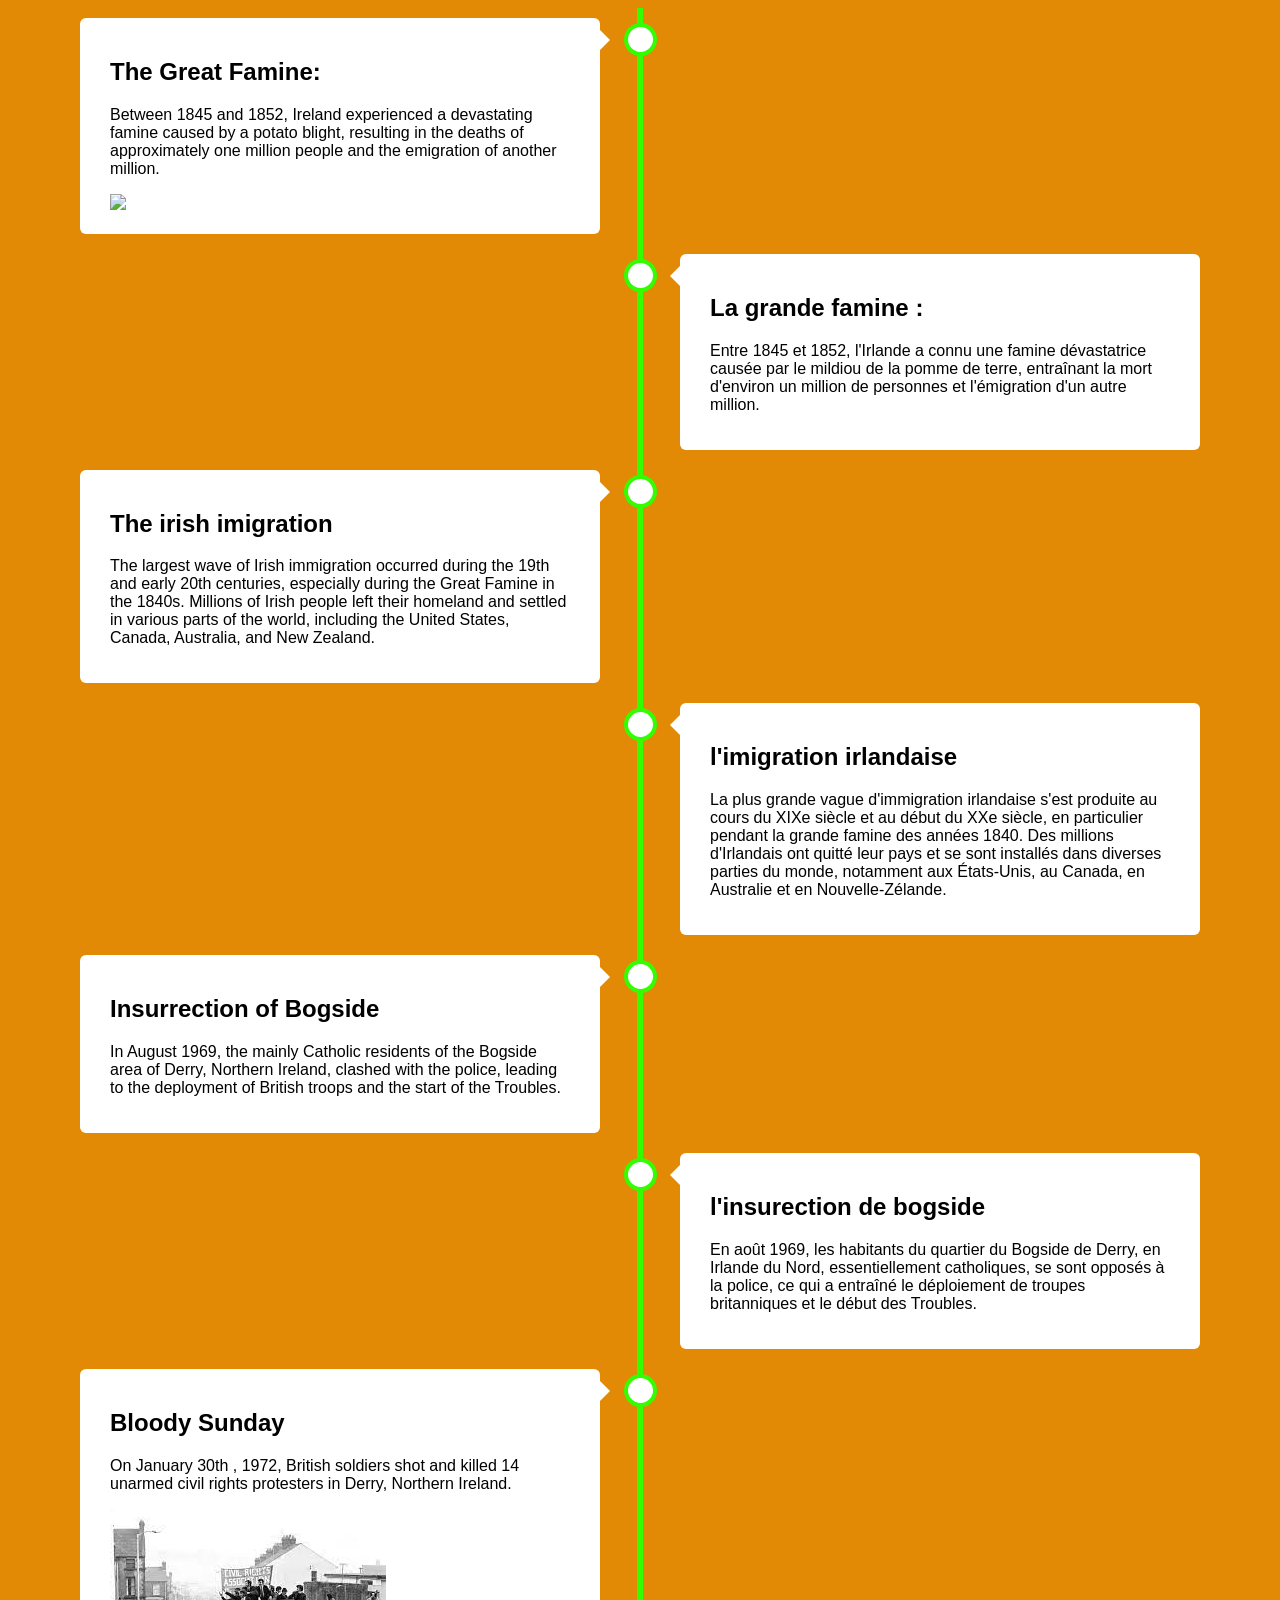
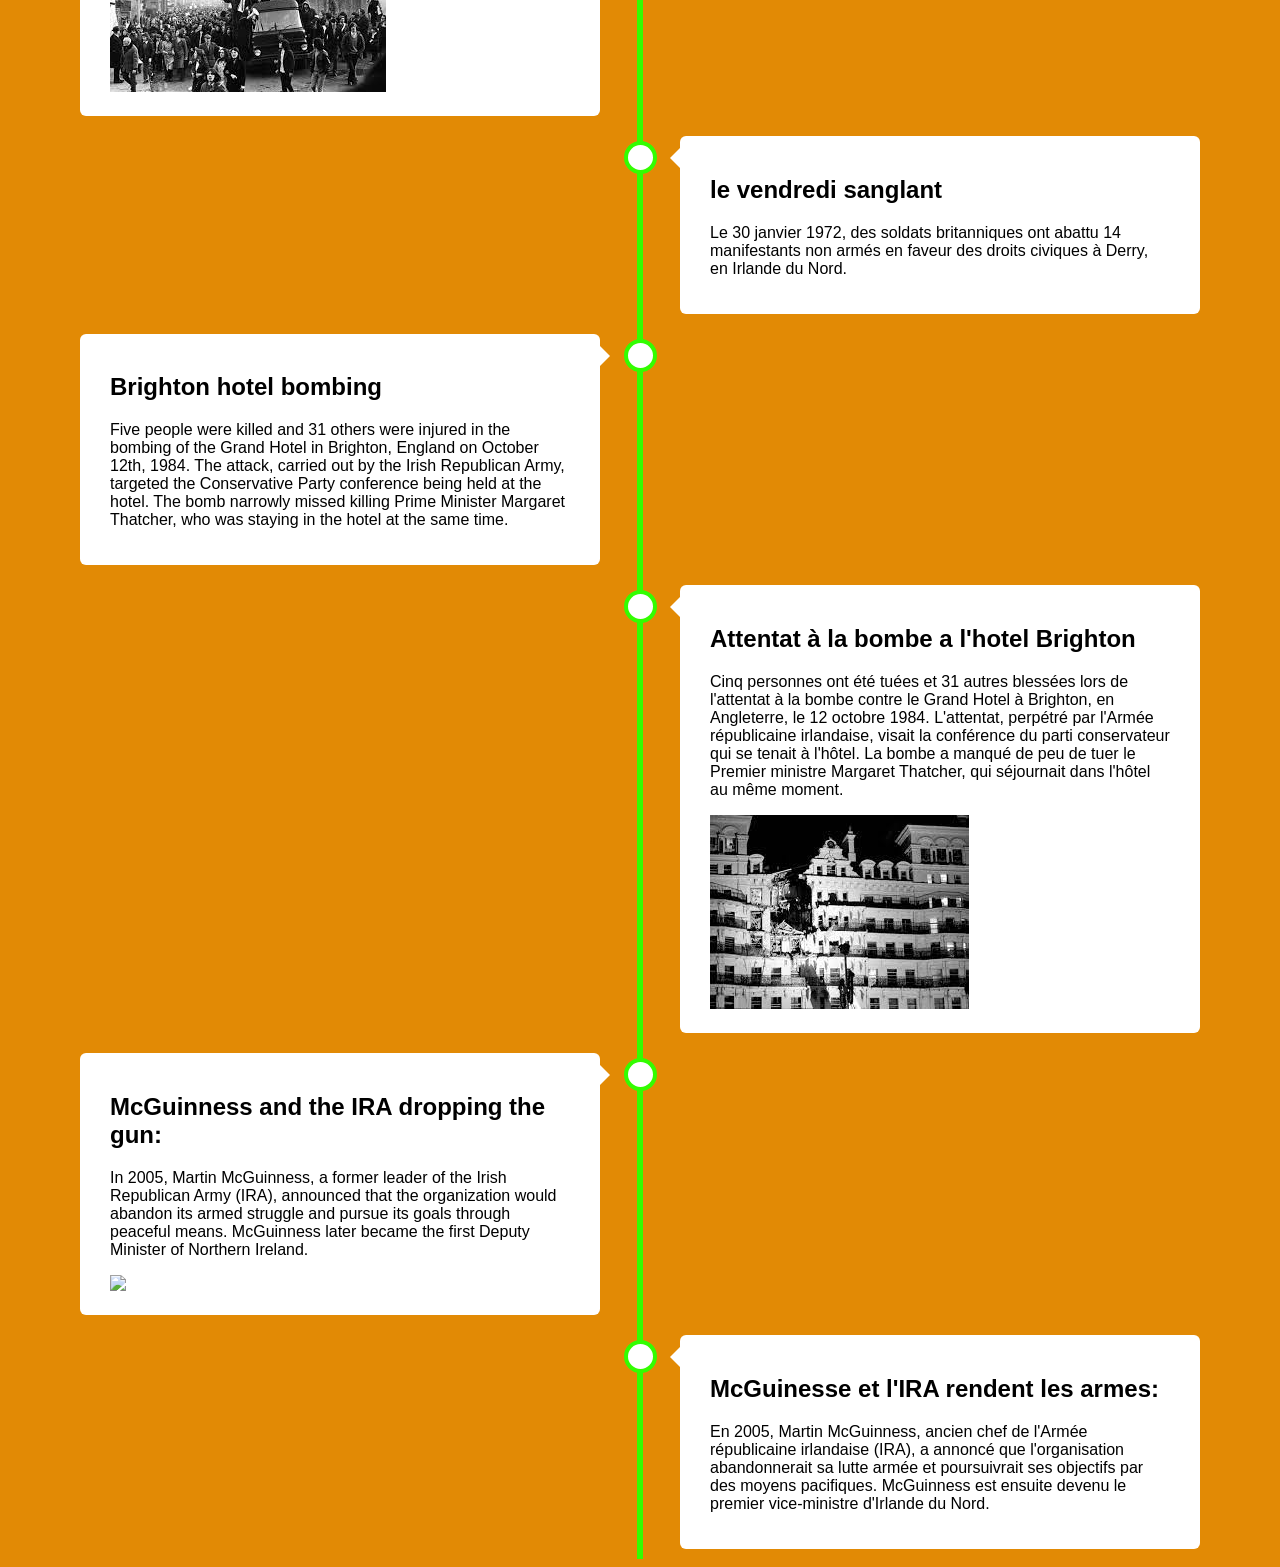
==== commit 93381b07: "orthographe" ====
--- a/index.html
+++ b/index.html
@@ -55,7 +55,7 @@
   </div>
   <div class="container right">
     <div class="content">
-      <h2> le vendredi saglant</h2>
+      <h2> le vendredi sanglant</h2>
       <p>Le 30 janvier 1972, des soldats britanniques ont abattu 14 manifestants non armés en faveur des droits civiques à Derry, en Irlande du Nord.</p>
     </div>  
   </div>
@@ -77,7 +77,7 @@
         <div class="content">
         <h2>McGuinness and the IRA dropping the gun:</h2>
         <p>In 2005, Martin McGuinness, a former leader of the Irish Republican Army (IRA), announced that the organization would abandon its armed struggle and pursue its goals through peaceful means. McGuinness later became the first Deputy Minister of Northern Ireland.</p>
-        <img src = https://i.guim.co.uk/img/media/26b707836c28ffc294bbfdce33698126838b9164/0_129_2187_1312/master/2187.jpg?width=700&quality=85&auto=format&fit=max&s=b455dc3a864106c3882e6639d277550e>
+        <img src = https://cdn.britannica.com/05/129805-050-FEA98913/Martin-McGuinness-Northern-Ireland.jpg?w=400&h=300&c=crop>
         </div>
 </div>
 <div class="container right">
